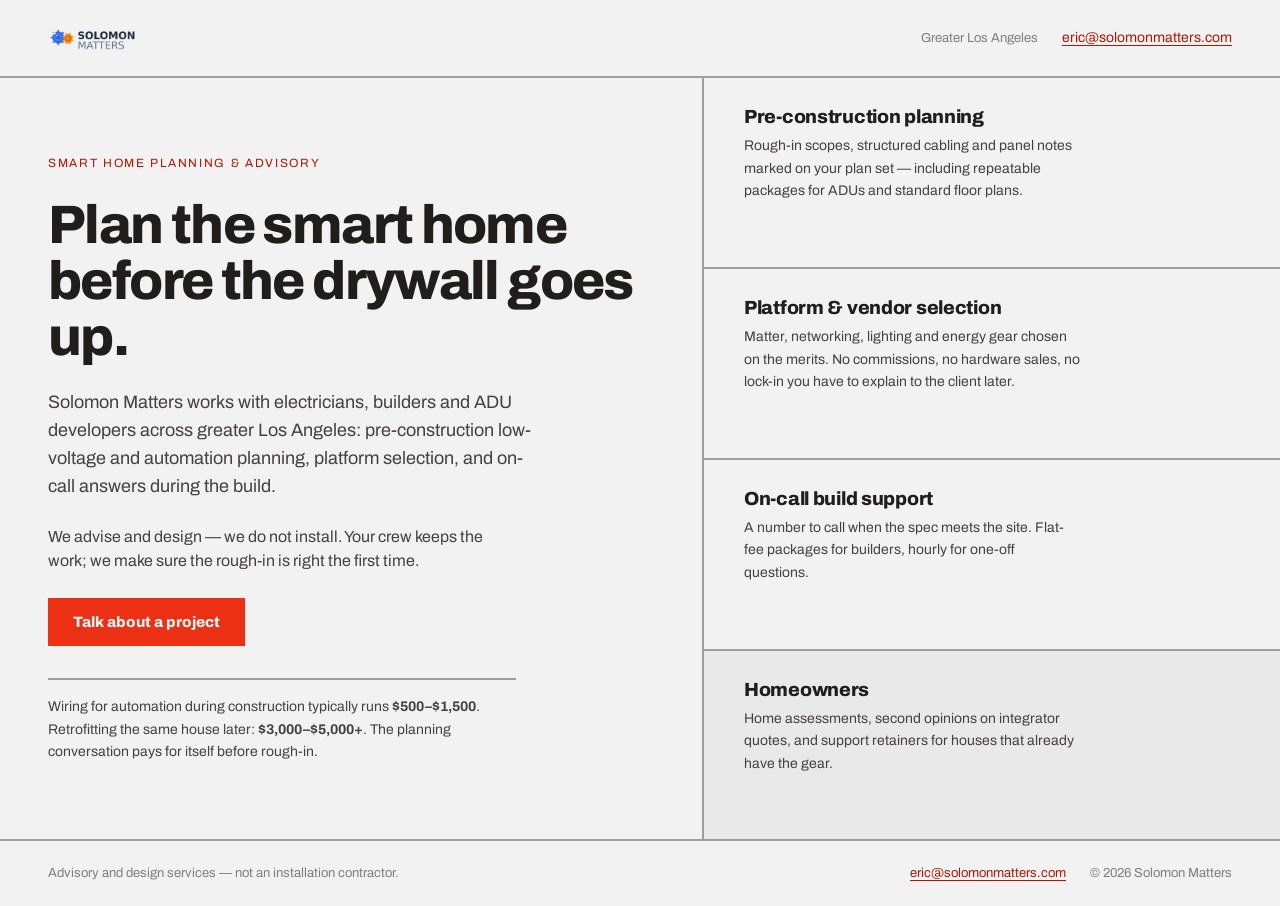
==== index.html @ 6294b99a "Initial commit: Solomon Matters homepage Static marketing page built from the Modernist design hando" ====
<!DOCTYPE html>
<html lang="en">
<head>
<meta charset="utf-8">
<meta name="viewport" content="width=device-width, initial-scale=1">
<title>Solomon Matters — Smart home planning &amp; advisory</title>
<meta name="description" content="Solomon Matters provides pre-construction low-voltage and smart home automation planning for electricians, builders and ADU developers across greater Los Angeles. Advisory and design only — we do not install.">
<meta property="og:title" content="Solomon Matters — Smart home planning &amp; advisory">
<meta property="og:description" content="Pre-construction low-voltage and automation planning for electricians, builders and ADU developers across greater Los Angeles.">
<meta property="og:type" content="website">
<meta property="og:image" content="assets/img/logo.png">
<link rel="preconnect" href="https://fonts.googleapis.com">
<link rel="preconnect" href="https://fonts.gstatic.com" crossorigin>
<link rel="stylesheet" href="assets/css/styles.css">
<link rel="stylesheet" href="assets/css/site.css">
</head>
<body>

<div style="background: var(--color-bg); color: var(--color-text); font-family: var(--font-body); min-height: 100vh; display: flex; flex-direction: column;">

  <header class="site-header">
    <img src="assets/img/logo.png" alt="Solomon Matters" style="height: 32px; width: auto; margin-right: auto;">
    <span class="text-muted" style="font-size: 13px;">Greater Los Angeles</span>
    <a href="mailto:eric@solomonmatters.com" style="font-size: 14px;">eric@solomonmatters.com</a>
  </header>

  <main class="site-main">
    <div class="site-main-left">
      <div style="font-size: 12px; letter-spacing: 0.14em; text-transform: uppercase; color: var(--color-accent-700);">Smart home planning &amp; advisory</div>
      <h1 style="margin: 0; font-size: clamp(34px, 4.4vw, 54px); line-height: 1.04; letter-spacing: -0.03em; max-width: 20ch;">Plan the smart home before the drywall goes up.</h1>
      <p style="margin: 0; font-size: 18px; line-height: 1.55; max-width: 50ch; color: var(--color-neutral-800);">Solomon Matters works with electricians, builders and ADU developers across greater Los Angeles: pre-construction low-voltage and automation planning, platform selection, and on-call answers during the build.</p>
      <p style="margin: 0; font-size: 16px; line-height: 1.55; max-width: 50ch; color: var(--color-neutral-800);">We advise and design — we do not install. Your crew keeps the work; we make sure the rough-in is right the first time.</p>
      <a href="mailto:eric@solomonmatters.com?subject=Project%20consultation" class="btn btn-primary" style="padding: 14px 24px; font-size: 15px;">Talk about a project</a>
      <div style="margin-top: 8px; border-top: 2px solid var(--color-divider); padding-top: 16px; max-width: 52ch;">
        <p style="margin: 0; font-size: 14px; line-height: 1.6; color: var(--color-neutral-800);">Wiring for automation during construction typically runs <strong>$500–$1,500</strong>. Retrofitting the same house later: <strong>$3,000–$5,000+</strong>. The planning conversation pays for itself before rough-in.</p>
      </div>
    </div>

    <div class="site-main-right">
      <div class="feature-cell">
        <h4 style="margin: 0; font-size: 19px;">Pre-construction planning</h4>
        <p style="margin: 0; font-size: 14px; line-height: 1.6; max-width: 42ch; color: var(--color-neutral-800);">Rough-in scopes, structured cabling and panel notes marked on your plan set — including repeatable packages for ADUs and standard floor plans.</p>
      </div>
      <div class="feature-cell">
        <h4 style="margin: 0; font-size: 19px;">Platform &amp; vendor selection</h4>
        <p style="margin: 0; font-size: 14px; line-height: 1.6; max-width: 42ch; color: var(--color-neutral-800);">Matter, networking, lighting and energy gear chosen on the merits. No commissions, no hardware sales, no lock-in you have to explain to the client later.</p>
      </div>
      <div class="feature-cell">
        <h4 style="margin: 0; font-size: 19px;">On-call build support</h4>
        <p style="margin: 0; font-size: 14px; line-height: 1.6; max-width: 42ch; color: var(--color-neutral-800);">A number to call when the spec meets the site. Flat-fee packages for builders, hourly for one-off questions.</p>
      </div>
      <div class="feature-cell feature-cell-tinted">
        <h4 style="margin: 0; font-size: 19px;">Homeowners</h4>
        <p style="margin: 0; font-size: 14px; line-height: 1.6; max-width: 42ch; color: var(--color-neutral-800);">Home assessments, second opinions on integrator quotes, and support retainers for houses that already have the gear.</p>
      </div>
    </div>
  </main>

  <footer class="site-footer">
    <span class="text-muted" style="font-size: 13px; margin-right: auto;">Advisory and design services — not an installation contractor.</span>
    <a href="mailto:eric@solomonmatters.com" style="font-size: 13px;">eric@solomonmatters.com</a>
    <span class="text-muted" style="font-size: 13px;">© 2026 Solomon Matters</span>
  </footer>
</div>
</body>
</html>
---- assets/css/styles.css ----
/* Modernist — design-system tokens and component classes. This file is the source of truth for the system's look; retune it here and see readme.md. */
@import url('https://fonts.googleapis.com/css2?family=Archivo:wght@400;600;800&display=swap');

:root {
  --color-bg: #f3f2f2;
  --color-surface: #eae9e9;
  --color-text: #201e1d;
  --color-accent: #ec3013;
  --color-accent-2: #e15b47;
  --color-divider: color-mix(in srgb, #201e1d 40%, transparent);

  /* Tonal ramps — generated in OKLCH on one shared lightness scale, so the
     same step of any role matches the others in visual value. */
  --color-neutral-100: #f8f4f4;
  --color-neutral-200: #eae7e7;
  --color-neutral-300: #d7d3d3;
  --color-neutral-400: #bab6b6;
  --color-neutral-500: #9b9797;
  --color-neutral-600: #7d7979;
  --color-neutral-700: #605d5d;
  --color-neutral-800: #444141;
  --color-neutral-900: #2d2b2b;

  --color-accent-100: #fff2ef;
  --color-accent-200: #ffe0d9;
  --color-accent-300: #ffc4b8;
  --color-accent-400: #ff9783;
  --color-accent-500: #ff563c;
  --color-accent-600: #dd2b0f;
  --color-accent-700: #ae1800;
  --color-accent-800: #7c1405;
  --color-accent-900: #4d170e;

  --color-accent-2-100: #fff2ef;
  --color-accent-2-200: #ffe0da;
  --color-accent-2-300: #ffc4b9;
  --color-accent-2-400: #ff9784;
  --color-accent-2-500: #ef6853;
  --color-accent-2-600: #c94b39;
  --color-accent-2-700: #9e3526;
  --color-accent-2-800: #71261b;
  --color-accent-2-900: #471d16;

  --font-heading: "Archivo", system-ui, sans-serif;
  --font-heading-weight: 800;
  --font-body: "Archivo", system-ui, sans-serif;

  --space-1: 4.0px;
  --space-2: 8.0px;
  --space-3: 12.0px;
  --space-4: 16.0px;
  --space-6: 24.0px;
  --space-8: 32.0px;

  --radius-sm: 0px;
  --radius-md: 0px;
  --radius-lg: 0px;

  /* Elevation — derived from the ground: soft ink-tinted shadows on a
     light theme, a hairline edge + ambient darkness on a dark one. */
  --shadow-sm: 0 1px 2px color-mix(in srgb, #2d2b2b 14%, transparent);
  --shadow-md: 0 3px 10px color-mix(in srgb, #2d2b2b 16%, transparent);
  --shadow-lg: 0 12px 32px color-mix(in srgb, #2d2b2b 22%, transparent);
}

body {
  background: var(--color-bg);
  color: var(--color-text);
  font-family: var(--font-body);
}
h1, h2, h3, h4 { font-family: var(--font-heading); font-weight: var(--font-heading-weight); }

.grayscale{filter:grayscale(1) contrast(1.08)}

/* ══════════════════════════════════════════════════════════════════════════
   Components — built with the tokens above. Plain CSS
   on plain HTML: no JavaScript, no build step. Each class is documented in
   readme.md and demonstrated in foundations/ and components/.
   ══════════════════════════════════════════════════════════════════════ */

*, *::before, *::after { box-sizing: border-box; }
body { margin: 0; font-size: 15px; line-height: 1.55; font-weight: 400; }
h1, h2, h3, h4, h5, h6 {
  font-family: var(--font-heading); font-weight: var(--font-heading-weight);
  line-height: 1.12; letter-spacing: -0.015em; margin: 0 0 var(--space-2);
}
h1 { font-size: 42px; }
h2 { font-size: 32px; }
h3 { font-size: 25px; }
h4 { font-size: 20px; }
h5 { font-size: 16px; }
h6 { font-size: 13px; }
h6 { letter-spacing: 0.08em; text-transform: uppercase; }
p { margin: 0 0 var(--space-3); }
a { color: var(--color-accent); text-underline-offset: 3px; }
img { display: block; max-width: 100%; }
figure { margin: 0; }
figcaption {
  font-size: 11px; margin-top: var(--space-1);
  color: color-mix(in srgb, var(--color-text) 55%, transparent);
}
.text-muted { color: color-mix(in srgb, var(--color-text) 55%, transparent); }
:focus { outline: none; }
:focus-visible { outline: 2px solid var(--color-accent); outline-offset: 2px; }
::selection { background: color-mix(in srgb, var(--color-accent) 30%, transparent); }

/* — rules — */
.hr {
  height: 2px; border: 0; margin: var(--space-4) 0;
  background: var(--color-divider);
}

/* — buttons — */
.btn {
  display: inline-flex; align-items: center; justify-content: center; gap: 6px;
  cursor: pointer; text-decoration: none;
  font-family: var(--font-heading); font-weight: var(--font-heading-weight);
  font-size: 14px; line-height: 1.2; color: var(--color-text); /* matches the .input's 14px —
     the pair sits side by side in sign-up rows */
  background: transparent; border: 1px solid transparent;
  padding: var(--space-2) calc(var(--space-3) * 1.2);
  border-radius: var(--radius-md);
}
.btn svg { display: block; }
.btn:disabled { opacity: 0.45; cursor: not-allowed; }
.btn-primary { background: var(--color-accent); color: var(--color-bg); }
.btn-primary:hover { background: var(--color-accent-600); }
.btn-primary:active { background: var(--color-accent-700); }
.btn-secondary { border-color: var(--color-divider); }
.btn-secondary:hover { background: color-mix(in srgb, var(--color-text) 7%, transparent); }
.btn-secondary:active { background: color-mix(in srgb, var(--color-text) 14%, transparent); }
.btn-ghost { color: var(--color-accent); padding-inline: var(--space-1); }
.btn-ghost:hover { background: color-mix(in srgb, var(--color-accent) 10%, transparent); }
.btn-ghost:active { background: color-mix(in srgb, var(--color-accent) 18%, transparent); }
.btn-icon { width: 36px; height: 36px; padding: 0; }
.btn-block { width: 100%; margin-top: var(--space-2); justify-content: flex-start; text-align: left; }

/* — forms — */
.field > label {
  display: block; font-size: 12px; margin-bottom: 5px;
  color: color-mix(in srgb, var(--color-text) 70%, transparent);
}
.input {
  width: 100%; min-height: 36px; padding: 6px 10px; font: inherit;
  font-size: 14px; color: var(--color-text); caret-color: var(--color-accent);
  background: var(--color-surface);
  border: 1px solid var(--color-divider); border-radius: var(--radius-md);
}
.input:hover { border-color: color-mix(in srgb, var(--color-text) 45%, transparent); }
.input:focus-visible { border-color: var(--color-accent); outline-offset: 0; }
textarea.input { min-height: 90px; resize: vertical; }
.radio { display: inline-flex; align-items: center; gap: 8px; cursor: pointer; font-size: 14px; }
.radio input, .seg-opt input {
  position: absolute; opacity: 0; width: 0; height: 0; pointer-events: none;
}
.radio .dot {
  width: 16px; height: 16px; flex: none; border-radius: 50%;
  border: 1.5px solid var(--color-divider);
}
.radio:hover .dot { border-color: var(--color-accent); }
.radio input:checked + .dot {
  border-color: var(--color-accent); background: var(--color-accent);
  box-shadow: inset 0 0 0 4px var(--color-bg);
}
.radio input:focus-visible + .dot { outline: 2px solid var(--color-accent); outline-offset: 2px; }
.seg {
  display: inline-flex; overflow: hidden;
  border: 1px solid var(--color-divider); border-radius: var(--radius-md);
}
.seg-opt {
  display: inline-flex; align-items: center; gap: 6px;
  padding: 7px 12px; font-size: 13px; cursor: pointer;
}
.seg-opt + .seg-opt { border-left: 1px solid var(--color-divider); }
.seg-opt:has(input:checked) { background: var(--color-accent); color: var(--color-bg); }
.seg-opt:not(:has(input:checked)):hover { background: color-mix(in srgb, var(--color-text) 7%, transparent); }
.seg-opt:has(input:focus-visible) { outline: 2px solid var(--color-accent); outline-offset: -2px; }

/* — cards — */
.card {
  display: flex; flex-direction: column; gap: var(--space-2);
  padding: var(--space-3); border-radius: var(--radius-md); background: var(--color-surface);
}
.card-kicker { font-size: 10px; letter-spacing: 0.1em; text-transform: uppercase; color: var(--color-accent); }
.card-title {
  font-family: var(--font-heading); font-weight: var(--font-heading-weight);
  font-size: 17px; line-height: 1.2;
}
.card-body { margin: 0; font-size: 13px; opacity: 0.8; flex: 1; }
.card-meta {
  display: flex; align-items: center; gap: 6px; font-size: 11px;
  color: color-mix(in srgb, var(--color-text) 50%, transparent);
}
.elev-sm { box-shadow: var(--shadow-sm); }
.elev-md { box-shadow: var(--shadow-md); }
.elev-lg { box-shadow: var(--shadow-lg); }

/* — tags — */
.tag {
  display: inline-flex; align-items: center; font-size: 11px;
  letter-spacing: 0.02em; padding: 3px 10px;
  border-radius: calc(var(--radius-md) * 0.75);
}
.tag-accent { background: var(--color-accent-100); color: var(--color-accent-800); }
.tag-accent-2 { background: var(--color-accent-2-100); color: var(--color-accent-2-800); }
.tag-neutral { background: var(--color-neutral-100); color: var(--color-neutral-800); }
.tag-outline { border: 1px solid var(--color-accent); color: var(--color-accent); }

/* — navigation — */
.nav {
  display: flex; align-items: center; gap: var(--space-4);
  padding: var(--space-3) var(--space-4);
  border-bottom: 2px solid var(--color-divider);
}
.nav-brand {
  font-family: var(--font-heading); font-weight: var(--font-heading-weight);
  font-size: 18px; margin-right: auto;
}
.nav a { color: inherit; text-decoration: none; font-size: 14px; }
.nav a:hover, .nav a[aria-current='page'] { color: var(--color-accent); }

/* — tables — */
.table { width: 100%; border-collapse: collapse; font-size: 14px; }
.table th {
  text-align: left; font-size: 11px; letter-spacing: 0.08em; text-transform: uppercase;
  color: color-mix(in srgb, var(--color-text) 60%, transparent);
  padding: var(--space-2); border-bottom: 2px solid var(--color-divider);
}
.table td {
  padding: var(--space-2);
  border-bottom: 1px solid var(--color-divider);
}
.table tbody tr:hover { background: color-mix(in srgb, var(--color-text) 4%, transparent); }

/* — dialog — */
.dialog-backdrop {
  position: fixed; inset: 0; display: grid; place-items: center;
  padding: var(--space-4);
  background: color-mix(in srgb, var(--color-neutral-900) 50%, transparent);
}
.dialog {
  width: min(440px, 100%); display: flex; flex-direction: column; gap: var(--space-3);
  padding: var(--space-4); border-radius: var(--radius-lg);
  background: var(--color-surface); box-shadow: var(--shadow-lg);
}
.dialog-title {
  font-family: var(--font-heading); font-weight: var(--font-heading-weight);
  font-size: 20px;
}
.dialog-body { font-size: 14px; opacity: 0.85; }
.dialog-actions { display: flex; justify-content: flex-end; gap: var(--space-2); margin-top: var(--space-2); }
---- assets/css/site.css ----
body { margin: 0; }
a { color: var(--color-accent-700); }
a:hover { color: var(--color-accent); }

.site-header {
  display: flex;
  align-items: center;
  gap: 24px;
  padding: 22px 48px;
  border-bottom: 2px solid var(--color-divider);
  flex-wrap: wrap;
}

.site-main {
  flex: 1;
  display: grid;
  grid-template-columns: minmax(0, 1.1fr) minmax(0, 0.9fr);
  border-bottom: 2px solid var(--color-divider);
}

.site-main-left {
  padding: 76px 48px;
  border-right: 2px solid var(--color-divider);
  display: flex;
  flex-direction: column;
  align-items: flex-start;
  gap: 24px;
}

.site-main-right {
  display: grid;
  grid-template-rows: repeat(4, minmax(0, auto));
}

.feature-cell {
  padding: 28px 40px;
  border-bottom: 2px solid var(--color-divider);
  display: flex;
  flex-direction: column;
  gap: 8px;
}

.feature-cell-tinted {
  background: var(--color-surface);
  border-bottom: none;
}

.site-footer {
  padding: 22px 48px;
  display: flex;
  align-items: center;
  gap: 24px;
  flex-wrap: wrap;
}

@media (max-width: 860px) {
  .site-main {
    grid-template-columns: 1fr;
  }
  .site-main-left {
    border-right: none;
    border-bottom: 2px solid var(--color-divider);
    padding: 48px 24px;
  }
  .feature-cell {
    padding: 24px 24px;
  }
  .site-header,
  .site-footer {
    padding: 22px 24px;
  }
}

@media (max-width: 600px) {
  .site-header span.text-muted {
    display: none;
  }
}
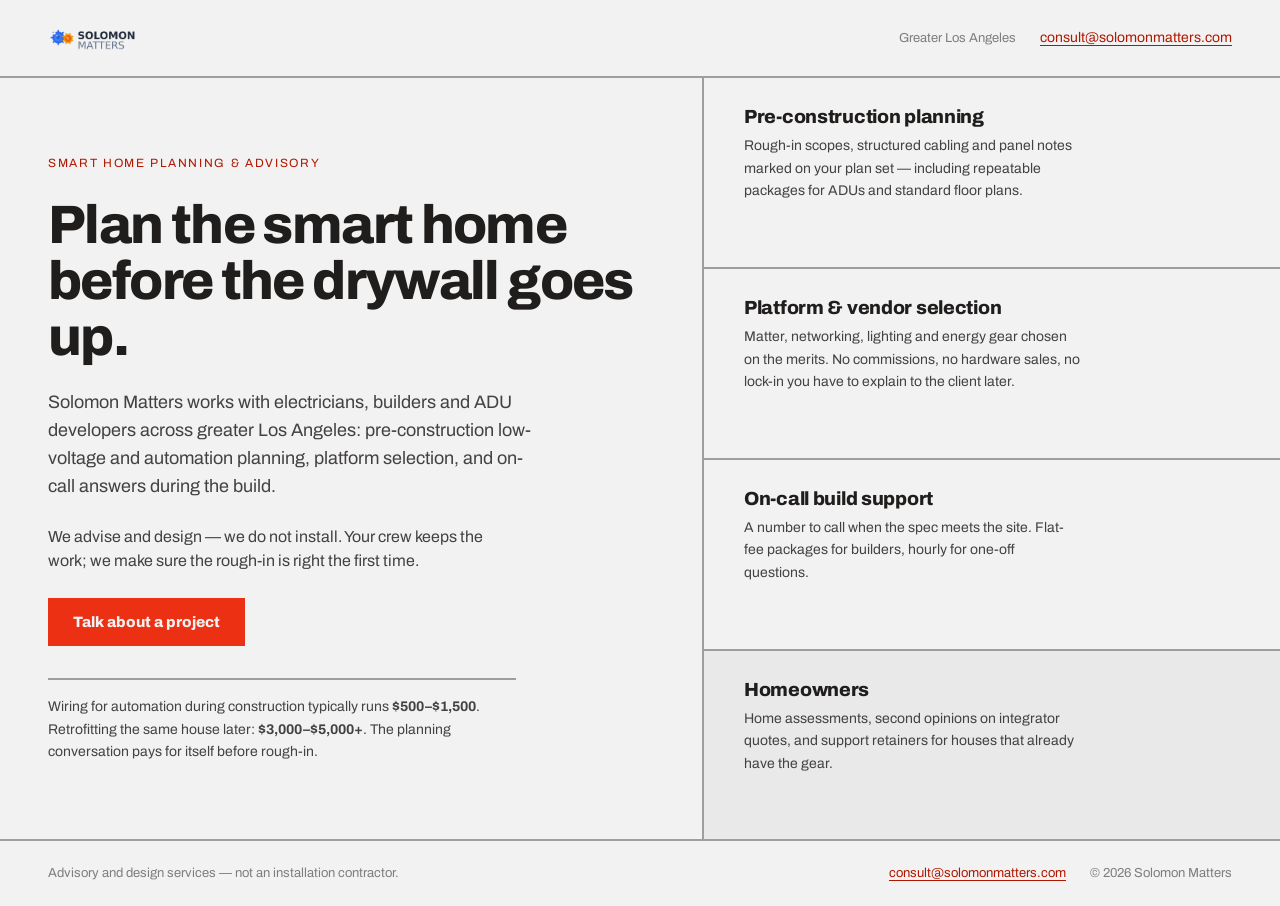
==== commit ad8a3f13: "Replace contact email with consult@solomonmatters.com" ====
--- a/index.html
+++ b/index.html
@@ -21,7 +21,7 @@
   <header class="site-header">
     <img src="assets/img/logo.png" alt="Solomon Matters" style="height: 32px; width: auto; margin-right: auto;">
     <span class="text-muted" style="font-size: 13px;">Greater Los Angeles</span>
-    <a href="mailto:eric@solomonmatters.com" style="font-size: 14px;">eric@solomonmatters.com</a>
+    <a href="mailto:consult@solomonmatters.com" style="font-size: 14px;">consult@solomonmatters.com</a>
   </header>
 
   <main class="site-main">
@@ -30,7 +30,7 @@
       <h1 style="margin: 0; font-size: clamp(34px, 4.4vw, 54px); line-height: 1.04; letter-spacing: -0.03em; max-width: 20ch;">Plan the smart home before the drywall goes up.</h1>
       <p style="margin: 0; font-size: 18px; line-height: 1.55; max-width: 50ch; color: var(--color-neutral-800);">Solomon Matters works with electricians, builders and ADU developers across greater Los Angeles: pre-construction low-voltage and automation planning, platform selection, and on-call answers during the build.</p>
       <p style="margin: 0; font-size: 16px; line-height: 1.55; max-width: 50ch; color: var(--color-neutral-800);">We advise and design — we do not install. Your crew keeps the work; we make sure the rough-in is right the first time.</p>
-      <a href="mailto:eric@solomonmatters.com?subject=Project%20consultation" class="btn btn-primary" style="padding: 14px 24px; font-size: 15px;">Talk about a project</a>
+      <a href="mailto:consult@solomonmatters.com?subject=Project%20consultation" class="btn btn-primary" style="padding: 14px 24px; font-size: 15px;">Talk about a project</a>
       <div style="margin-top: 8px; border-top: 2px solid var(--color-divider); padding-top: 16px; max-width: 52ch;">
         <p style="margin: 0; font-size: 14px; line-height: 1.6; color: var(--color-neutral-800);">Wiring for automation during construction typically runs <strong>$500–$1,500</strong>. Retrofitting the same house later: <strong>$3,000–$5,000+</strong>. The planning conversation pays for itself before rough-in.</p>
       </div>
@@ -58,7 +58,7 @@
 
   <footer class="site-footer">
     <span class="text-muted" style="font-size: 13px; margin-right: auto;">Advisory and design services — not an installation contractor.</span>
-    <a href="mailto:eric@solomonmatters.com" style="font-size: 13px;">eric@solomonmatters.com</a>
+    <a href="mailto:consult@solomonmatters.com" style="font-size: 13px;">consult@solomonmatters.com</a>
     <span class="text-muted" style="font-size: 13px;">© 2026 Solomon Matters</span>
   </footer>
 </div>
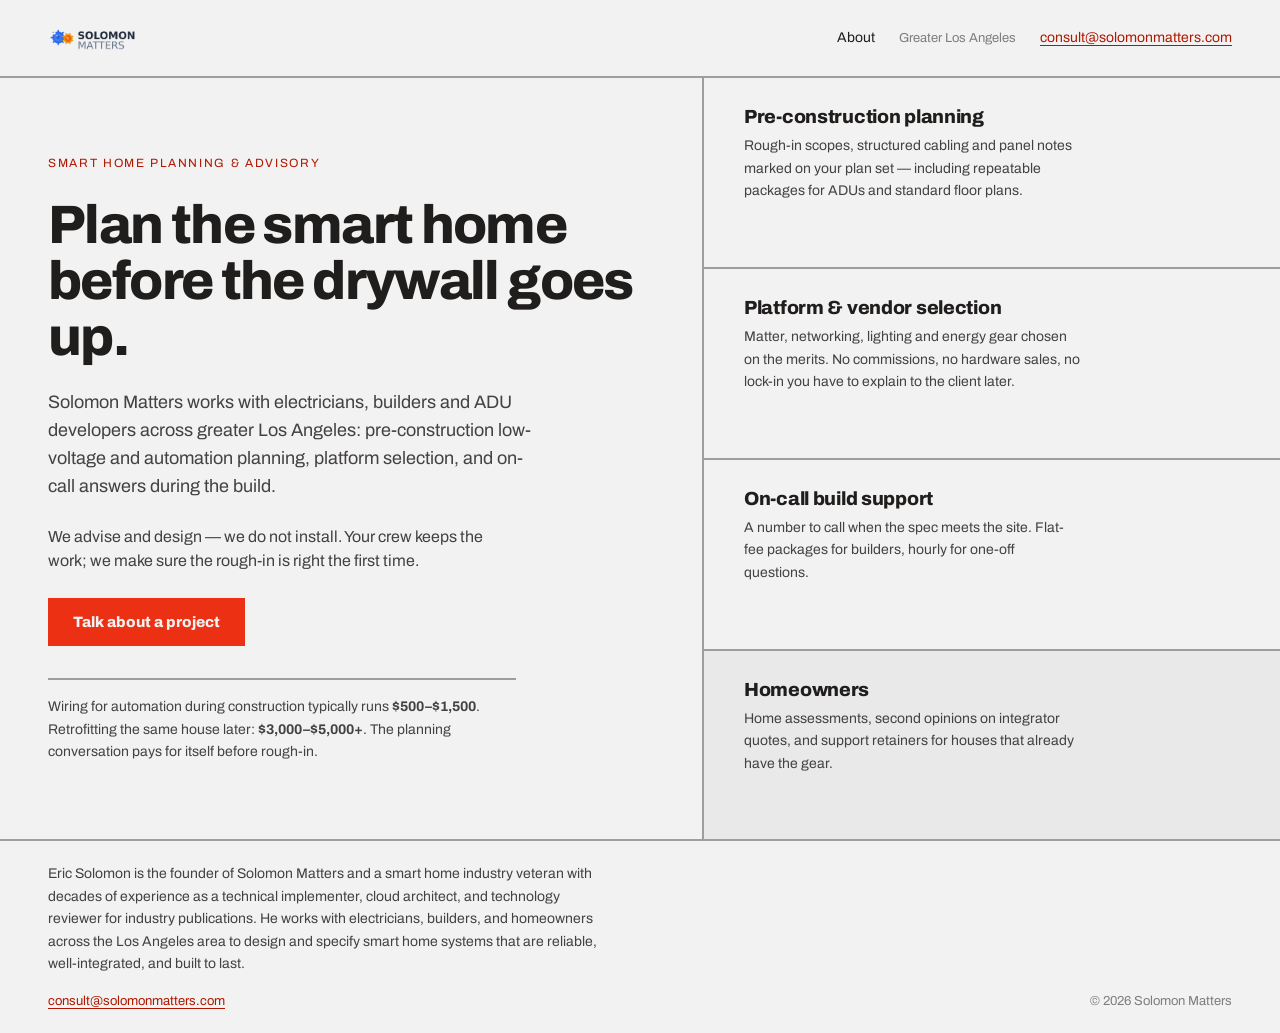
==== commit db1f3685: "Add About page and site-wide nav New about.html with Eric's long bio, an About/Home nav link in the " ====
--- a/index.html
+++ b/index.html
@@ -19,7 +19,8 @@
 <div style="background: var(--color-bg); color: var(--color-text); font-family: var(--font-body); min-height: 100vh; display: flex; flex-direction: column;">
 
   <header class="site-header">
-    <img src="assets/img/logo.png" alt="Solomon Matters" style="height: 32px; width: auto; margin-right: auto;">
+    <a href="index.html" style="margin-right: auto;"><img src="assets/img/logo.png" alt="Solomon Matters" style="height: 32px; width: auto; display: block;"></a>
+    <a href="about.html" class="nav-link" style="font-size: 14px;">About</a>
     <span class="text-muted" style="font-size: 13px;">Greater Los Angeles</span>
     <a href="mailto:consult@solomonmatters.com" style="font-size: 14px;">consult@solomonmatters.com</a>
   </header>
@@ -57,9 +58,11 @@
   </main>
 
   <footer class="site-footer">
-    <span class="text-muted" style="font-size: 13px; margin-right: auto;">Advisory and design services — not an installation contractor.</span>
-    <a href="mailto:consult@solomonmatters.com" style="font-size: 13px;">consult@solomonmatters.com</a>
-    <span class="text-muted" style="font-size: 13px;">© 2026 Solomon Matters</span>
+    <p class="footer-bio">Eric Solomon is the founder of Solomon Matters and a smart home industry veteran with decades of experience as a technical implementer, cloud architect, and technology reviewer for industry publications. He works with electricians, builders, and homeowners across the Los Angeles area to design and specify smart home systems that are reliable, well-integrated, and built to last.</p>
+    <div class="footer-meta">
+      <a href="mailto:consult@solomonmatters.com" style="font-size: 13px; margin-right: auto;">consult@solomonmatters.com</a>
+      <span class="text-muted" style="font-size: 13px;">© 2026 Solomon Matters</span>
+    </div>
   </footer>
 </div>
 </body>
--- a/assets/css/site.css
+++ b/assets/css/site.css
@@ -1,6 +1,14 @@
 body { margin: 0; }
 a { color: var(--color-accent-700); }
 a:hover { color: var(--color-accent); }
+
+.nav-link {
+  color: var(--color-text);
+  text-decoration: none;
+}
+.nav-link:hover {
+  color: var(--color-accent);
+}
 
 .site-header {
   display: flex;
@@ -48,9 +56,43 @@
 .site-footer {
   padding: 22px 48px;
   display: flex;
+  flex-direction: column;
+  gap: 16px;
+}
+
+.footer-bio {
+  margin: 0;
+  font-size: 14px;
+  line-height: 1.6;
+  max-width: 70ch;
+  color: var(--color-neutral-800);
+}
+
+.footer-meta {
+  display: flex;
   align-items: center;
   gap: 24px;
   flex-wrap: wrap;
+}
+
+.about-main {
+  flex: 1;
+  padding: 76px 48px;
+  border-bottom: 2px solid var(--color-divider);
+}
+
+.about-content {
+  max-width: 65ch;
+  display: flex;
+  flex-direction: column;
+  gap: 16px;
+}
+
+.about-content p {
+  margin: 0;
+  font-size: 16px;
+  line-height: 1.6;
+  color: var(--color-neutral-800);
 }
 
 @media (max-width: 860px) {
@@ -69,6 +111,9 @@
   .site-footer {
     padding: 22px 24px;
   }
+  .about-main {
+    padding: 48px 24px;
+  }
 }
 
 @media (max-width: 600px) {
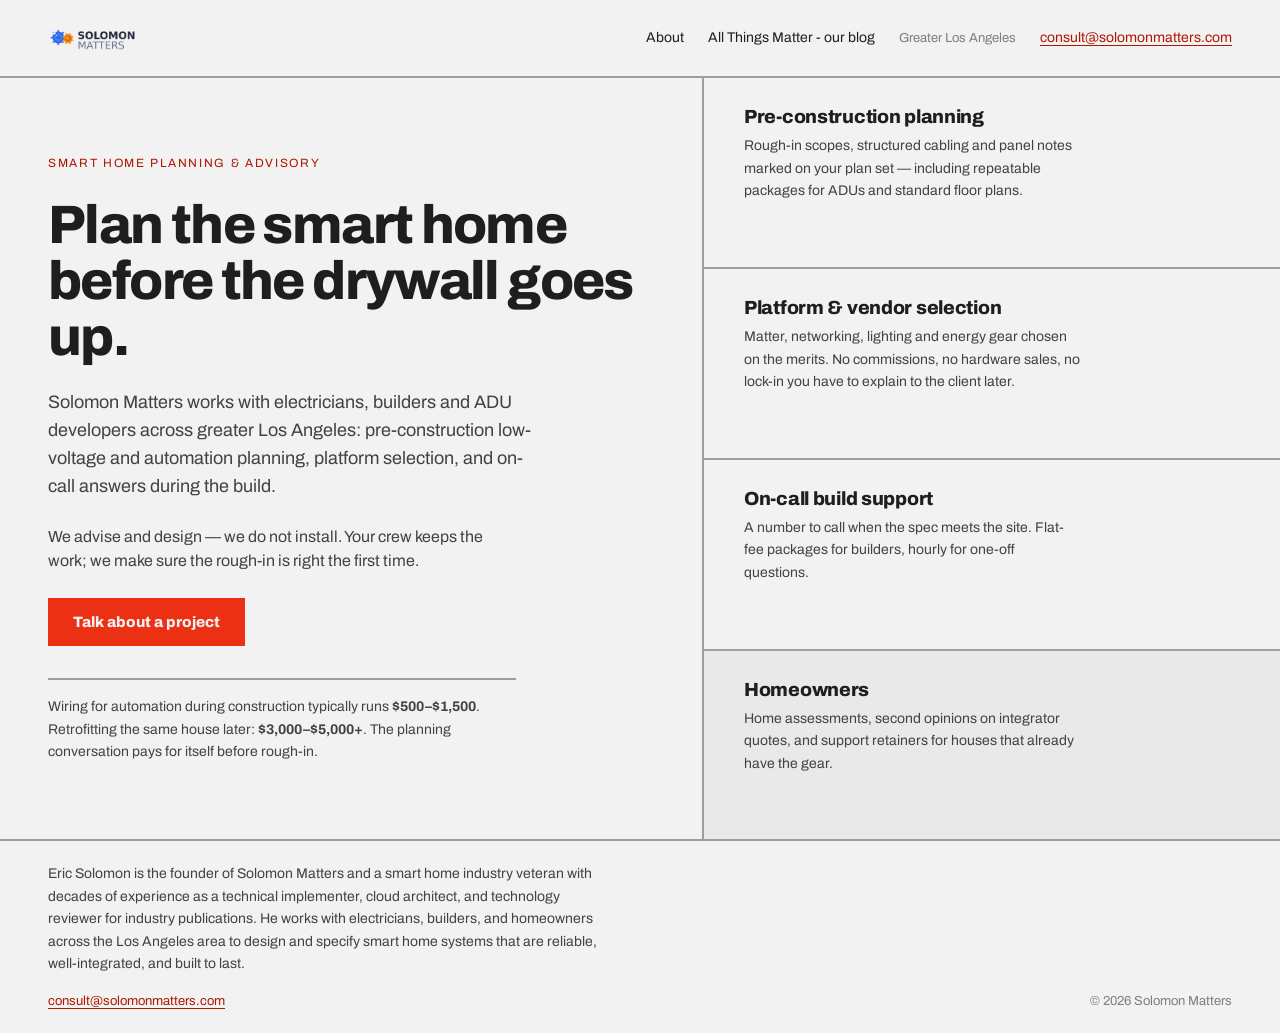
==== commit 4e6a766a: "Add 'All Things Matter' blog link to site nav" ====
--- a/index.html
+++ b/index.html
@@ -21,6 +21,7 @@
   <header class="site-header">
     <a href="index.html" style="margin-right: auto;"><img src="assets/img/logo.png" alt="Solomon Matters" style="height: 32px; width: auto; display: block;"></a>
     <a href="about.html" class="nav-link" style="font-size: 14px;">About</a>
+    <a href="https://allthingsmatter.blog" class="nav-link" style="font-size: 14px;">All Things Matter - our blog</a>
     <span class="text-muted" style="font-size: 13px;">Greater Los Angeles</span>
     <a href="mailto:consult@solomonmatters.com" style="font-size: 14px;">consult@solomonmatters.com</a>
   </header>
